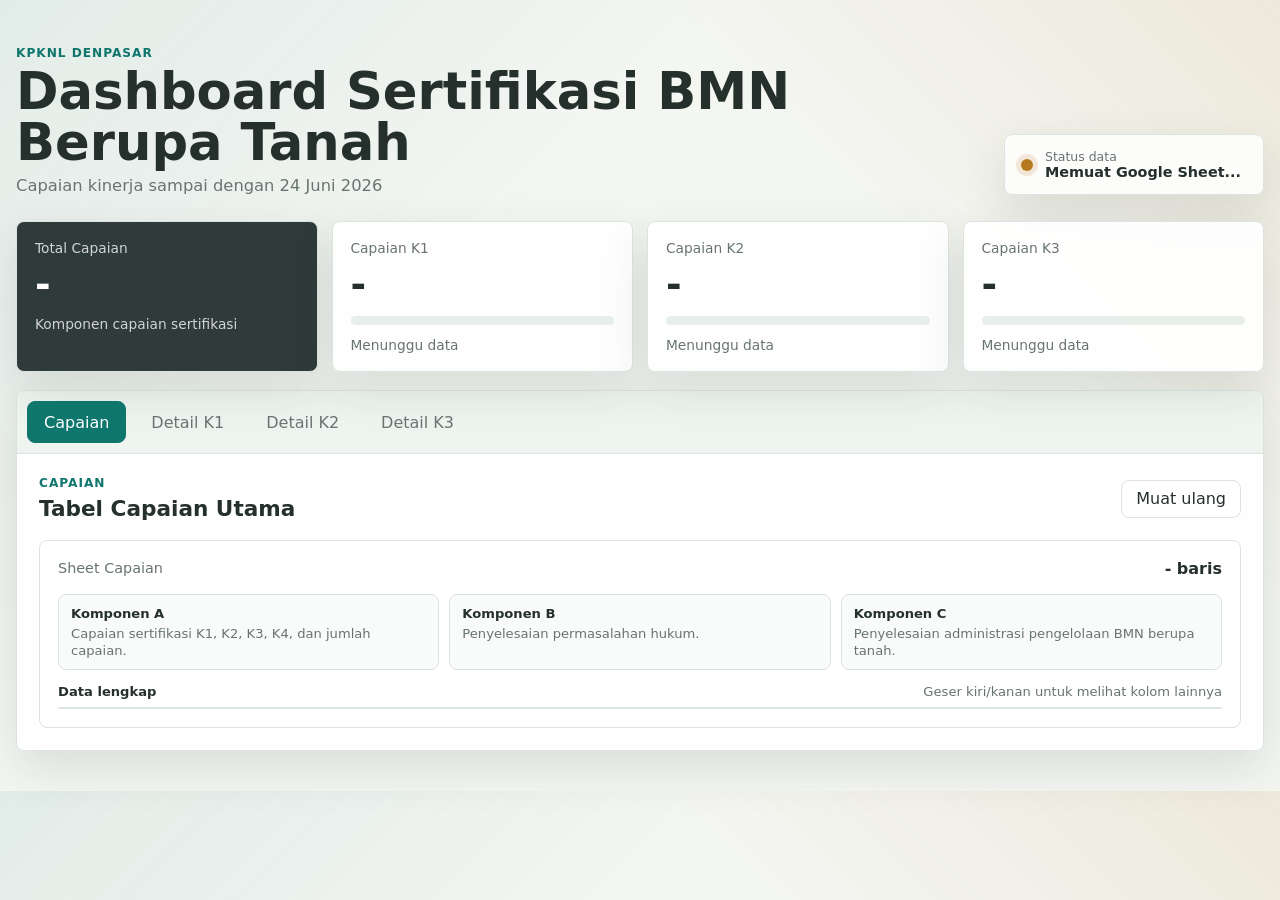
==== sertifikasi-2026/index.html @ 4b2b36ca "Deploy sertifikasi dashboard" ====
<!doctype html>
<html lang="id">
  <head>
    <meta charset="utf-8" />
    <meta name="viewport" content="width=device-width, initial-scale=1" />
    <meta http-equiv="Cache-Control" content="no-store" />
    <meta http-equiv="Pragma" content="no-cache" />
    <meta http-equiv="Expires" content="0" />
    <title>Dashboard Sertifikasi BMN KPKNL Denpasar</title>
    <link rel="stylesheet" href="styles.css?v=20260624-4" />
  </head>
  <body>
    <div class="app-shell">
      <header class="topbar">
        <div>
          <p class="eyebrow">KPKNL Denpasar</p>
          <h1>Dashboard Sertifikasi BMN Berupa Tanah</h1>
          <p class="subtitle">Capaian kinerja sampai dengan 24 Juni 2026</p>
        </div>
        <div class="sync-panel" aria-live="polite">
          <span class="sync-dot" id="syncDot"></span>
          <div>
            <span class="sync-label">Status data</span>
            <strong id="lastUpdated">Memuat Google Sheet...</strong>
          </div>
        </div>
      </header>

      <main>
        <section class="summary-grid" aria-label="Ringkasan target">
          <article class="kpi-card kpi-overview">
            <span class="kpi-label">Total Capaian</span>
            <strong id="totalTarget">-</strong>
            <span class="kpi-note">Komponen capaian sertifikasi</span>
          </article>
          <article class="kpi-card">
            <span class="kpi-label">Capaian K1</span>
            <strong id="kpiK1Total">-</strong>
            <div class="progress-track"><span id="kpiK1Bar"></span></div>
            <span class="kpi-note" id="kpiK1Note">Menunggu data</span>
          </article>
          <article class="kpi-card">
            <span class="kpi-label">Capaian K2</span>
            <strong id="kpiK2Total">-</strong>
            <div class="progress-track"><span id="kpiK2Bar"></span></div>
            <span class="kpi-note" id="kpiK2Note">Menunggu data</span>
          </article>
          <article class="kpi-card">
            <span class="kpi-label">Capaian K3</span>
            <strong id="kpiK3Total">-</strong>
            <div class="progress-track"><span id="kpiK3Bar"></span></div>
            <span class="kpi-note" id="kpiK3Note">Menunggu data</span>
          </article>
        </section>

        <section class="workspace">
          <nav class="tabs" aria-label="Menu dashboard">
            <button class="tab-button active" type="button" data-tab="overview">Capaian</button>
            <button class="tab-button" type="button" data-tab="k1">Detail K1</button>
            <button class="tab-button" type="button" data-tab="k2">Detail K2</button>
            <button class="tab-button" type="button" data-tab="k3">Detail K3</button>
          </nav>

          <section class="tab-panel active" id="panel-overview" aria-labelledby="Capaian">
            <div class="panel-heading">
              <div>
                <p class="section-kicker">Capaian</p>
                <h2>Tabel Capaian Utama</h2>
              </div>
              <button class="ghost-button" type="button" id="refreshButton">Muat ulang</button>
            </div>
            <div id="errorBox" class="error-box" hidden></div>
            <div class="overview-sheet-layout">
              <div class="overview-panel">
                <div class="chart-title">
                  <span>Sheet Capaian</span>
                  <strong id="overviewCount">- baris</strong>
                </div>
                <div class="component-legend" aria-label="Keterangan komponen capaian">
                  <span><strong>Komponen A</strong> Capaian sertifikasi K1, K2, K3, K4, dan jumlah capaian.</span>
                  <span><strong>Komponen B</strong> Penyelesaian permasalahan hukum.</span>
                  <span><strong>Komponen C</strong> Penyelesaian administrasi pengelolaan BMN berupa tanah.</span>
                </div>
                <div class="table-caption">
                  <span>Data lengkap</span>
                  <span>Geser kiri/kanan untuk melihat kolom lainnya</span>
                </div>
                <div class="table-wrap overview-scroll" tabindex="0" aria-label="Data lengkap sheet Capaian">
                  <table id="overviewTable"></table>
                </div>
              </div>
            </div>
          </section>

          <section class="tab-panel" id="panel-k1">
            <div class="panel-heading">
              <div>
                <p class="section-kicker">Target K1</p>
                <h2>Detail Bidang Tanah</h2>
              </div>
              <div class="table-tools">
                <input id="searchK1" type="search" placeholder="Cari data K1" aria-label="Cari data K1" />
                <span id="countK1" class="row-count">0 baris</span>
              </div>
            </div>
            <div class="table-wrap">
              <table id="tableK1"></table>
            </div>
          </section>

          <section class="tab-panel" id="panel-k2">
            <div class="panel-heading">
              <div>
                <p class="section-kicker">Target K2</p>
                <h2>Detail Bidang Tanah</h2>
              </div>
              <div class="table-tools">
                <input id="searchK2" type="search" placeholder="Cari data K2" aria-label="Cari data K2" />
                <span id="countK2" class="row-count">0 baris</span>
              </div>
            </div>
            <div class="table-wrap">
              <table id="tableK2"></table>
            </div>
          </section>

          <section class="tab-panel" id="panel-k3">
            <div class="panel-heading">
              <div>
                <p class="section-kicker">Target K3</p>
                <h2>Permasalahan dan Detail Bidang Tanah</h2>
              </div>
              <div class="table-tools">
                <input id="searchK3" type="search" placeholder="Cari data K3" aria-label="Cari data K3" />
                <span id="countK3" class="row-count">0 baris</span>
              </div>
            </div>
            <div class="k3-layout">
              <aside class="pivot-panel" aria-label="Filter permasalahan K3">
                <div class="pivot-head">
                  <div>
                    <span class="section-kicker">Pivot K3</span>
                    <h3>Permasalahan K3 2025</h3>
                  </div>
                  <button class="text-button" type="button" id="clearK3Filter">Semua</button>
                </div>
                <div id="k3PivotList" class="pivot-list"></div>
              </aside>
              <div class="table-wrap">
                <table id="tableK3"></table>
              </div>
            </div>
          </section>
        </section>
      </main>
    </div>

    <script src="app.js?v=20260624-4"></script>
  </body>
</html>
---- sertifikasi-2026/styles.css ----
:root {
  color-scheme: light;
  --bg: #f4f6f2;
  --surface: #ffffff;
  --surface-strong: #eef4ef;
  --ink: #25302d;
  --muted: #687470;
  --line: #dce4df;
  --teal: #0f766e;
  --green: #3a8f57;
  --amber: #b7791f;
  --rose: #b4444b;
  --charcoal: #2f3b3a;
  --shadow: 0 18px 48px rgba(37, 48, 45, 0.12);
}

* {
  box-sizing: border-box;
}

body {
  margin: 0;
  min-width: 320px;
  background:
    linear-gradient(135deg, rgba(15, 118, 110, 0.08), transparent 36%),
    linear-gradient(225deg, rgba(183, 121, 31, 0.11), transparent 30%),
    var(--bg);
  color: var(--ink);
  font-family: Inter, ui-sans-serif, system-ui, -apple-system, BlinkMacSystemFont, "Segoe UI", sans-serif;
  letter-spacing: 0;
}

button,
input {
  font: inherit;
}

.app-shell {
  width: min(1480px, calc(100vw - 32px));
  margin: 0 auto;
  padding: 24px 0 40px;
}

.topbar {
  display: flex;
  align-items: flex-end;
  justify-content: space-between;
  gap: 24px;
  padding: 22px 0 26px;
}

.eyebrow,
.section-kicker {
  display: block;
  margin: 0 0 6px;
  color: var(--teal);
  font-size: 0.76rem;
  font-weight: 800;
  letter-spacing: 0.08em;
  text-transform: uppercase;
}

h1,
h2,
h3,
p {
  margin-top: 0;
}

h1 {
  max-width: 780px;
  margin-bottom: 8px;
  font-size: clamp(2rem, 4vw, 4.2rem);
  line-height: 1;
  letter-spacing: 0;
}

h2 {
  margin-bottom: 0;
  font-size: 1.35rem;
  line-height: 1.2;
}

h3 {
  margin: 0;
  font-size: 1rem;
  line-height: 1.2;
}

.subtitle {
  margin: 0;
  color: var(--muted);
  font-size: 1.02rem;
}

.sync-panel {
  display: flex;
  align-items: center;
  gap: 12px;
  min-width: 260px;
  padding: 14px 16px;
  background: rgba(255, 255, 255, 0.82);
  border: 1px solid var(--line);
  border-radius: 8px;
  box-shadow: var(--shadow);
}

.sync-dot {
  width: 12px;
  height: 12px;
  flex: 0 0 auto;
  border-radius: 50%;
  background: var(--amber);
  box-shadow: 0 0 0 5px rgba(183, 121, 31, 0.16);
}

.sync-dot.ok {
  background: var(--green);
  box-shadow: 0 0 0 5px rgba(58, 143, 87, 0.16);
}

.sync-dot.error {
  background: var(--rose);
  box-shadow: 0 0 0 5px rgba(180, 68, 75, 0.14);
}

.sync-label {
  display: block;
  color: var(--muted);
  font-size: 0.78rem;
}

#lastUpdated {
  display: block;
  font-size: 0.9rem;
}

.summary-grid {
  display: grid;
  grid-template-columns: repeat(4, minmax(0, 1fr));
  gap: 14px;
  margin-bottom: 18px;
}

.kpi-card {
  min-height: 142px;
  padding: 18px;
  background: rgba(255, 255, 255, 0.92);
  border: 1px solid var(--line);
  border-radius: 8px;
  box-shadow: var(--shadow);
}

.kpi-overview {
  background: var(--charcoal);
  color: #fff;
}

.kpi-label,
.kpi-note {
  display: block;
  color: var(--muted);
  font-size: 0.86rem;
}

.kpi-overview .kpi-label,
.kpi-overview .kpi-note {
  color: rgba(255, 255, 255, 0.78);
}

.kpi-card strong {
  display: block;
  margin: 10px 0 12px;
  font-size: 2.35rem;
  line-height: 1;
}

.progress-track {
  width: 100%;
  height: 9px;
  margin: 10px 0 12px;
  overflow: hidden;
  background: #e8eee9;
  border-radius: 999px;
}

.progress-track span {
  display: block;
  width: 0%;
  height: 100%;
  background: linear-gradient(90deg, var(--teal), var(--green));
  border-radius: inherit;
  transition: width 250ms ease;
}

.workspace {
  overflow: hidden;
  background: rgba(255, 255, 255, 0.92);
  border: 1px solid var(--line);
  border-radius: 8px;
  box-shadow: var(--shadow);
}

.tabs {
  display: flex;
  gap: 8px;
  padding: 10px;
  background: var(--surface-strong);
  border-bottom: 1px solid var(--line);
}

.tab-button {
  min-height: 42px;
  padding: 0 16px;
  color: var(--muted);
  background: transparent;
  border: 1px solid transparent;
  border-radius: 8px;
  cursor: pointer;
}

.tab-button:hover {
  color: var(--ink);
  background: rgba(255, 255, 255, 0.72);
}

.tab-button.active {
  color: #fff;
  background: var(--teal);
  border-color: var(--teal);
}

.tab-panel {
  display: none;
  padding: 22px;
}

.tab-panel.active {
  display: block;
}

.panel-heading {
  display: flex;
  align-items: center;
  justify-content: space-between;
  gap: 18px;
  margin-bottom: 18px;
}

.ghost-button,
.text-button {
  min-height: 38px;
  border: 1px solid var(--line);
  border-radius: 8px;
  cursor: pointer;
}

.ghost-button {
  padding: 0 14px;
  color: var(--ink);
  background: #fff;
}

.text-button {
  padding: 0 10px;
  color: var(--teal);
  background: transparent;
  border-color: transparent;
  font-weight: 700;
}

.ghost-button:hover,
.text-button:hover {
  background: var(--surface-strong);
}

.overview-layout {
  display: grid;
  grid-template-columns: minmax(280px, 0.72fr) minmax(0, 1.28fr);
  gap: 18px;
}

.overview-sheet-layout {
  display: block;
}

.chart-panel,
.overview-panel,
.pivot-panel {
  min-width: 0;
  padding: 18px;
  background: #fff;
  border: 1px solid var(--line);
  border-radius: 8px;
}

.chart-title,
.pivot-head {
  display: flex;
  align-items: center;
  justify-content: space-between;
  gap: 16px;
  margin-bottom: 16px;
}

.chart-title span {
  color: var(--muted);
  font-size: 0.9rem;
}

.overview-readable {
  display: grid;
  gap: 14px;
  margin-bottom: 18px;
}

.overview-group {
  padding: 14px;
  background: #f9fbf9;
  border: 1px solid var(--line);
  border-radius: 8px;
}

.overview-group h3 {
  margin-bottom: 12px;
  color: var(--charcoal);
  font-size: 0.94rem;
}

.overview-metrics {
  display: grid;
  grid-template-columns: repeat(2, minmax(0, 1fr));
  gap: 10px;
}

.overview-metric {
  min-width: 0;
  padding: 10px 12px;
  background: #fff;
  border: 1px solid #e7ece8;
  border-radius: 8px;
}

.overview-metric span {
  display: block;
  min-height: 32px;
  color: var(--muted);
  font-size: 0.78rem;
  line-height: 1.25;
}

.overview-metric strong {
  display: block;
  margin-top: 6px;
  color: var(--ink);
  font-size: 1.1rem;
  line-height: 1.1;
  word-break: break-word;
}

.table-caption {
  display: flex;
  align-items: center;
  justify-content: space-between;
  gap: 12px;
  margin-bottom: 8px;
  color: var(--muted);
  font-size: 0.82rem;
}

.table-caption span:first-child {
  color: var(--ink);
  font-weight: 800;
}

.component-legend {
  display: grid;
  grid-template-columns: repeat(3, minmax(0, 1fr));
  gap: 10px;
  margin-bottom: 14px;
}

.component-legend span {
  min-width: 0;
  padding: 10px 12px;
  color: var(--muted);
  background: #f8fbf9;
  border: 1px solid var(--line);
  border-radius: 8px;
  font-size: 0.82rem;
  line-height: 1.3;
}

.component-legend strong {
  display: block;
  color: var(--ink);
  margin-bottom: 3px;
}

.bar-chart {
  display: grid;
  gap: 14px;
}

.bar-row {
  display: grid;
  grid-template-columns: 54px minmax(120px, 1fr) 80px;
  align-items: center;
  gap: 12px;
}

.bar-label {
  font-weight: 800;
}

.bar-track {
  height: 22px;
  overflow: hidden;
  background: #edf1ee;
  border-radius: 999px;
}

.bar-fill {
  width: 0%;
  height: 100%;
  background: var(--teal);
  border-radius: inherit;
}

.bar-row:nth-child(2) .bar-fill {
  background: var(--amber);
}

.bar-row:nth-child(3) .bar-fill {
  background: var(--rose);
}

.bar-value {
  color: var(--muted);
  font-size: 0.9rem;
  text-align: right;
}

.table-tools {
  display: flex;
  align-items: center;
  justify-content: flex-end;
  gap: 10px;
  flex-wrap: wrap;
}

input[type="search"] {
  width: min(320px, 48vw);
  min-height: 40px;
  padding: 0 12px;
  color: var(--ink);
  background: #fff;
  border: 1px solid var(--line);
  border-radius: 8px;
  outline: none;
}

input[type="search"]:focus {
  border-color: var(--teal);
  box-shadow: 0 0 0 4px rgba(15, 118, 110, 0.12);
}

.row-count {
  display: inline-flex;
  align-items: center;
  min-height: 36px;
  padding: 0 10px;
  color: var(--muted);
  background: var(--surface-strong);
  border-radius: 8px;
  font-size: 0.9rem;
  white-space: nowrap;
}

.table-wrap {
  width: 100%;
  overflow: auto;
  border: 1px solid var(--line);
  border-radius: 8px;
  background: #fff;
}

.table-wrap.compact {
  max-height: 430px;
}

.overview-scroll {
  max-height: min(72vh, 720px);
  overflow-x: auto;
  overflow-y: auto;
  scrollbar-gutter: stable;
}

table {
  width: 100%;
  border-collapse: separate;
  border-spacing: 0;
  font-size: 0.9rem;
}

.overview-data-table {
  min-width: 7200px;
  table-layout: fixed;
}

.capaian-table {
  min-width: 2320px;
  table-layout: fixed;
}

.capaian-table col.capaian-col-a {
  width: 128px;
}

.capaian-table col.capaian-col-a-wide {
  width: 158px;
}

.capaian-table col.capaian-col-a-percent {
  width: 136px;
}

.capaian-table col.capaian-col-b,
.capaian-table col.capaian-col-c {
  width: 172px;
}

.capaian-table col.capaian-col-b-percent,
.capaian-table col.capaian-col-c-percent,
.capaian-table col.capaian-col-final-percent {
  width: 154px;
}

.capaian-table col.capaian-col-final {
  width: 150px;
}

.capaian-table col.capaian-col-default {
  width: 132px;
}

.capaian-table th,
.capaian-table td {
  padding: 12px 10px;
  font-size: 0.82rem;
  line-height: 1.25;
  text-align: right;
  white-space: normal;
}

.capaian-table th {
  min-height: 58px;
  font-size: 0.72rem;
  text-align: center;
  text-transform: none;
}

.capaian-table .capaian-group-row th {
  padding: 9px 8px;
  color: #fff;
  background: var(--teal);
  border-right: 1px solid rgba(255, 255, 255, 0.3);
  font-size: 0.74rem;
  font-weight: 800;
}

.capaian-table td {
  font-weight: 700;
}

.overview-sheet-table th,
.overview-sheet-table td {
  width: 118px;
  max-width: 160px;
  padding: 9px 8px;
  font-size: 0.78rem;
  line-height: 1.25;
  white-space: normal;
}

.overview-sheet-table thead th {
  min-width: 118px;
  text-align: center;
}

.overview-sheet-table thead th:first-child,
.overview-sheet-table tbody th {
  position: sticky;
  left: 0;
  z-index: 4;
  width: 54px;
  min-width: 54px;
  max-width: 54px;
  text-align: center;
  background: var(--charcoal);
  color: #fff;
  box-shadow: 1px 0 0 var(--line);
}

.overview-sheet-table .overview-header-row th,
.overview-sheet-table .overview-header-row td {
  background: #edf4ef;
  color: var(--ink);
  font-weight: 800;
}

.overview-sheet-table .overview-formula-row th,
.overview-sheet-table .overview-formula-row td {
  background: #fff8e8;
  color: #6d541c;
  font-size: 0.74rem;
}

.overview-sheet-table .overview-data-row th,
.overview-sheet-table .overview-data-row td {
  background: #f8fbff;
  font-weight: 700;
}

th,
td {
  max-width: 360px;
  padding: 11px 12px;
  border-bottom: 1px solid var(--line);
  text-align: left;
  vertical-align: top;
  word-break: break-word;
}

.overview-data-table th,
.overview-data-table td {
  width: 138px;
  max-width: 180px;
  padding: 10px;
  font-size: 0.82rem;
  line-height: 1.25;
}

.overview-data-table th:nth-child(1),
.overview-data-table td:nth-child(1) {
  position: sticky;
  left: 0;
  z-index: 2;
  width: 86px;
  background: #fff;
  box-shadow: 1px 0 0 var(--line);
}

.overview-data-table th:nth-child(1) {
  z-index: 3;
  background: var(--charcoal);
}

th {
  position: sticky;
  top: 0;
  z-index: 1;
  color: #fff;
  background: var(--charcoal);
  font-size: 0.8rem;
  font-weight: 800;
  text-transform: uppercase;
}

#tableK1,
#tableK2,
#tableK3 {
  min-width: 1320px;
}

#tableK1 th,
#tableK2 th,
#tableK3 th {
  min-width: 118px;
  max-width: 180px;
  padding: 9px 8px;
  font-size: 0.66rem;
  line-height: 1.2;
  letter-spacing: 0;
  text-transform: none;
}

#tableK1 td,
#tableK2 td,
#tableK3 td {
  max-width: 220px;
  padding: 9px 10px;
  font-size: 0.84rem;
  line-height: 1.3;
}

tbody tr:hover td {
  background: #f8faf8;
}

tbody tr:last-child td {
  border-bottom: 0;
}

.empty-cell {
  padding: 24px;
  color: var(--muted);
  text-align: center;
}

.k3-layout {
  display: grid;
  grid-template-columns: 340px minmax(0, 1fr);
  gap: 18px;
}

.pivot-panel {
  align-self: start;
}

.pivot-list {
  display: grid;
  gap: 8px;
  max-height: 580px;
  overflow: auto;
}

.pivot-item {
  display: grid;
  grid-template-columns: minmax(0, 1fr) auto;
  align-items: center;
  gap: 12px;
  width: 100%;
  min-height: 44px;
  padding: 10px 12px;
  color: var(--ink);
  background: #fff;
  border: 1px solid var(--line);
  border-radius: 8px;
  cursor: pointer;
  text-align: left;
}

.pivot-item:hover,
.pivot-item.active {
  background: var(--surface-strong);
  border-color: rgba(15, 118, 110, 0.42);
}

.pivot-name {
  overflow: hidden;
  text-overflow: ellipsis;
  white-space: nowrap;
}

.pivot-count {
  min-width: 36px;
  padding: 4px 8px;
  color: #fff;
  background: var(--teal);
  border-radius: 999px;
  font-size: 0.78rem;
  font-weight: 800;
  text-align: center;
}

.error-box {
  margin-bottom: 18px;
  padding: 14px 16px;
  color: #7a252b;
  background: #fff0f1;
  border: 1px solid #f3c4c8;
  border-radius: 8px;
}

@media (max-width: 980px) {
  .topbar,
  .panel-heading {
    align-items: flex-start;
    flex-direction: column;
  }

  .sync-panel,
  .table-tools,
  input[type="search"] {
    width: 100%;
  }

  .summary-grid,
  .overview-layout,
  .k3-layout {
    grid-template-columns: 1fr;
  }

  .component-legend {
    grid-template-columns: 1fr;
  }

  .overview-metrics {
    grid-template-columns: 1fr;
  }

  .tabs {
    overflow-x: auto;
  }

  .tab-button {
    flex: 0 0 auto;
  }
}

@media (max-width: 640px) {
  .app-shell {
    width: min(100vw - 20px, 1480px);
    padding-top: 10px;
  }

  h1 {
    font-size: 2rem;
  }

  .tab-panel {
    padding: 14px;
  }

  .kpi-card {
    min-height: 120px;
  }

  .kpi-card strong {
    font-size: 2rem;
  }

  .bar-row {
    grid-template-columns: 46px minmax(90px, 1fr) 64px;
  }
}
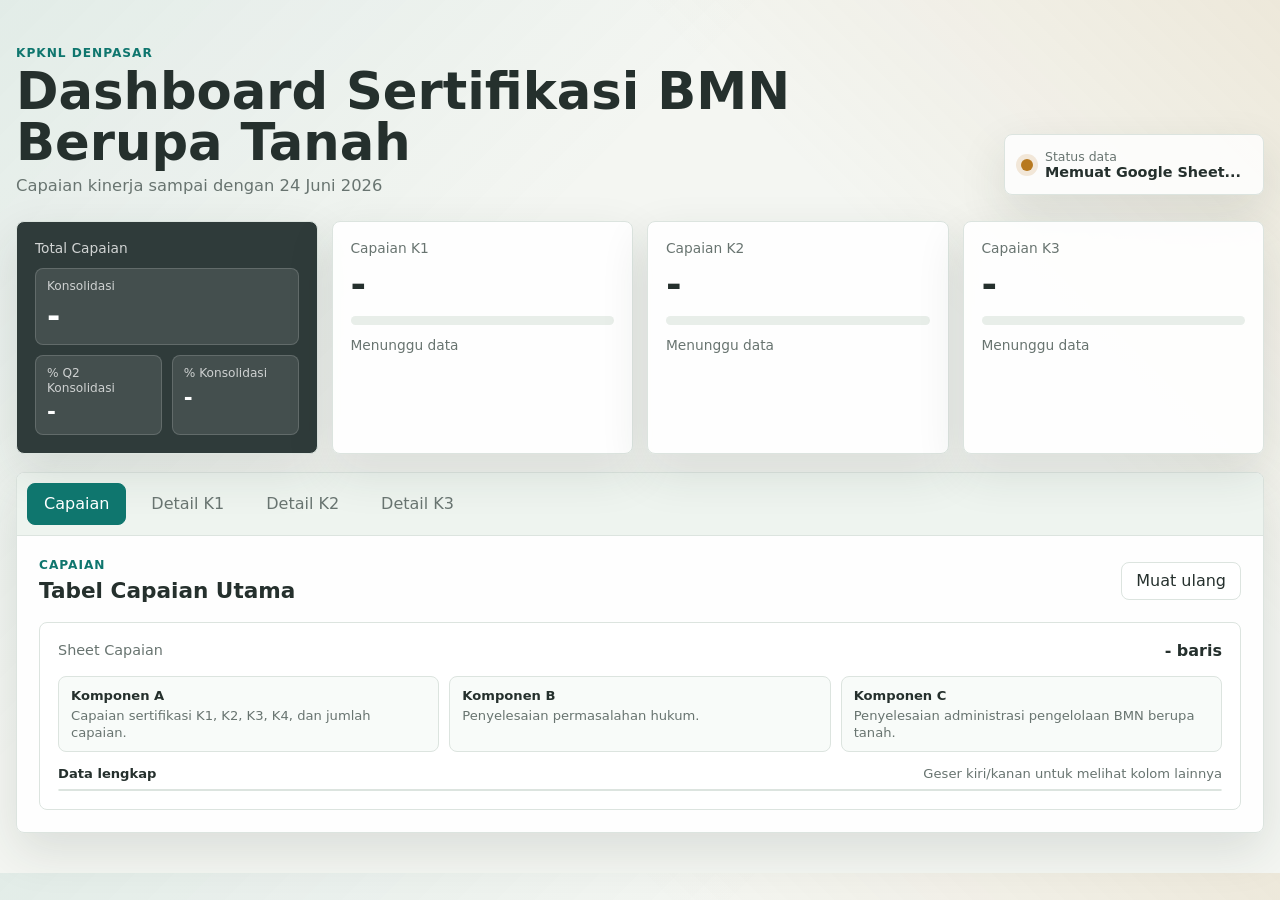
==== commit e93514a4: "Update consolidation summary card" ====
--- a/sertifikasi-2026/index.html
+++ b/sertifikasi-2026/index.html
@@ -7,7 +7,7 @@
     <meta http-equiv="Pragma" content="no-cache" />
     <meta http-equiv="Expires" content="0" />
     <title>Dashboard Sertifikasi BMN KPKNL Denpasar</title>
-    <link rel="stylesheet" href="styles.css?v=20260624-4" />
+    <link rel="stylesheet" href="styles.css?v=20260624-5" />
   </head>
   <body>
     <div class="app-shell">
@@ -30,8 +30,20 @@
         <section class="summary-grid" aria-label="Ringkasan target">
           <article class="kpi-card kpi-overview">
             <span class="kpi-label">Total Capaian</span>
-            <strong id="totalTarget">-</strong>
-            <span class="kpi-note">Komponen capaian sertifikasi</span>
+            <div class="kpi-consolidation" aria-label="Ringkasan konsolidasi">
+              <div class="kpi-consolidation-main">
+                <span>Konsolidasi</span>
+                <strong id="totalTarget">-</strong>
+              </div>
+              <div>
+                <span>% Q2 Konsolidasi</span>
+                <strong id="totalQ2Consolidation">-</strong>
+              </div>
+              <div>
+                <span>% Konsolidasi</span>
+                <strong id="totalConsolidationPct">-</strong>
+              </div>
+            </div>
           </article>
           <article class="kpi-card">
             <span class="kpi-label">Capaian K1</span>
@@ -155,6 +167,6 @@
       </main>
     </div>
 
-    <script src="app.js?v=20260624-4"></script>
+    <script src="app.js?v=20260624-5"></script>
   </body>
 </html>
--- a/sertifikasi-2026/styles.css
+++ b/sertifikasi-2026/styles.css
@@ -168,11 +168,61 @@
   color: rgba(255, 255, 255, 0.78);
 }
 
+.kpi-consolidation {
+  display: grid;
+  grid-template-columns: 1fr 1fr;
+  gap: 10px;
+  margin-top: 12px;
+}
+
+.kpi-consolidation > div {
+  min-width: 0;
+  padding: 10px 11px;
+  background: rgba(255, 255, 255, 0.1);
+  border: 1px solid rgba(255, 255, 255, 0.16);
+  border-radius: 8px;
+}
+
+.kpi-consolidation-main {
+  grid-column: 1 / -1;
+}
+
+.kpi-consolidation span {
+  display: block;
+  margin-bottom: 5px;
+  color: rgba(255, 255, 255, 0.74);
+  font-size: 0.76rem;
+  line-height: 1.2;
+}
+
+.kpi-consolidation strong {
+  display: block;
+  margin: 0;
+  color: #fff;
+  font-size: 1.34rem;
+  line-height: 1.1;
+  word-break: break-word;
+}
+
+.kpi-consolidation-main strong {
+  font-size: 2rem;
+}
+
 .kpi-card strong {
   display: block;
   margin: 10px 0 12px;
   font-size: 2.35rem;
   line-height: 1;
+}
+
+.kpi-consolidation strong {
+  margin: 0;
+  font-size: 1.34rem;
+  line-height: 1.1;
+}
+
+.kpi-consolidation-main strong {
+  font-size: 2rem;
 }
 
 .progress-track {
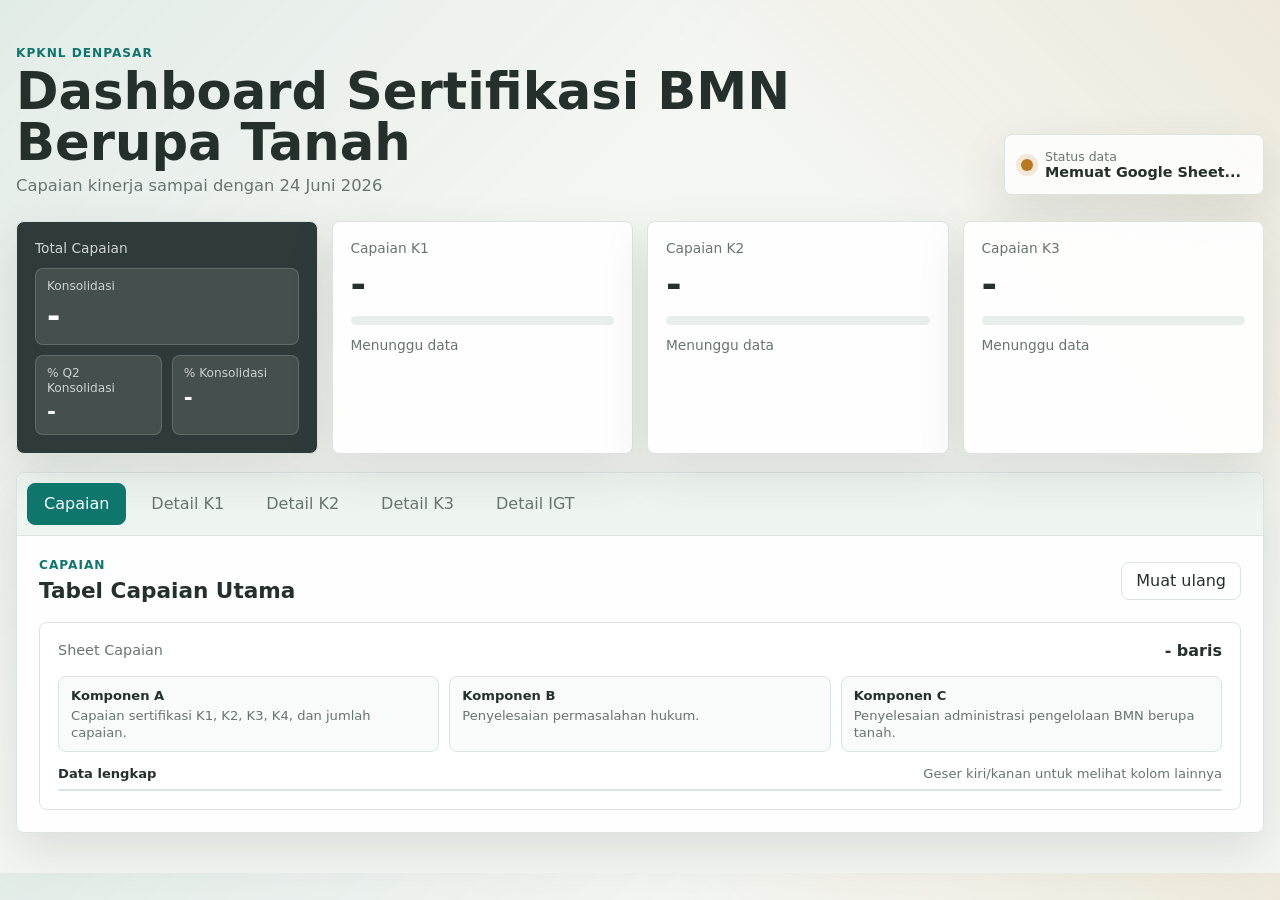
==== commit d89aeffe: "Add IGT sheet tab with detail table" ====
--- a/sertifikasi-2026/index.html
+++ b/sertifikasi-2026/index.html
@@ -71,6 +71,7 @@
             <button class="tab-button" type="button" data-tab="k1">Detail K1</button>
             <button class="tab-button" type="button" data-tab="k2">Detail K2</button>
             <button class="tab-button" type="button" data-tab="k3">Detail K3</button>
+            <button class="tab-button" type="button" data-tab="igt">Detail IGT</button>
           </nav>
 
           <section class="tab-panel active" id="panel-overview" aria-labelledby="Capaian">
@@ -163,6 +164,22 @@
               </div>
             </div>
           </section>
+
+          <section class="tab-panel" id="panel-igt">
+            <div class="panel-heading">
+              <div>
+                <p class="section-kicker">Target IGT</p>
+                <h2>Detail Bidang Tanah</h2>
+              </div>
+              <div class="table-tools">
+                <input id="searchIGT" type="search" placeholder="Cari data IGT" aria-label="Cari data IGT" />
+                <span id="countIGT" class="row-count">0 baris</span>
+              </div>
+            </div>
+            <div class="table-wrap">
+              <table id="tableIGT"></table>
+            </div>
+          </section>
         </section>
       </main>
     </div>
--- a/sertifikasi-2026/styles.css
+++ b/sertifikasi-2026/styles.css
@@ -719,13 +719,15 @@
 
 #tableK1,
 #tableK2,
-#tableK3 {
+#tableK3,
+#tableIGT {
   min-width: 1320px;
 }
 
 #tableK1 th,
 #tableK2 th,
-#tableK3 th {
+#tableK3 th,
+#tableIGT th {
   min-width: 118px;
   max-width: 180px;
   padding: 9px 8px;
@@ -735,9 +737,174 @@
   text-transform: none;
 }
 
+#tableK3 th {
+  min-width: 154px;
+}
+
+.column-title {
+  display: block;
+  min-height: 2.4em;
+}
+
+.column-filter {
+  display: block;
+  width: 100%;
+  min-height: 30px;
+  margin-top: 7px;
+  padding: 0 24px 0 8px;
+  color: var(--ink);
+  background: #fff;
+  border: 1px solid rgba(255, 255, 255, 0.46);
+  border-radius: 6px;
+  font-size: 0.76rem;
+  line-height: 1.2;
+}
+
+.column-filter:focus {
+  border-color: #fff;
+  box-shadow: 0 0 0 3px rgba(255, 255, 255, 0.24);
+  outline: none;
+}
+
+.column-filter-button {
+  display: flex;
+  align-items: center;
+  justify-content: space-between;
+  width: 100%;
+  min-height: 30px;
+  margin-top: 7px;
+  padding: 0 8px;
+  color: var(--ink);
+  background: #fff;
+  border: 1px solid rgba(255, 255, 255, 0.46);
+  border-radius: 6px;
+  cursor: pointer;
+  font-size: 0.76rem;
+  line-height: 1.2;
+  text-align: left;
+}
+
+.column-filter-button::after {
+  content: "";
+  width: 0;
+  height: 0;
+  margin-left: 8px;
+  border-left: 4px solid transparent;
+  border-right: 4px solid transparent;
+  border-top: 5px solid var(--muted);
+}
+
+.column-filter-button:hover,
+.column-filter-button.active,
+.column-filter-button[aria-expanded="true"] {
+  border-color: var(--teal);
+  box-shadow: 0 0 0 3px rgba(15, 118, 110, 0.12);
+}
+
+.column-filter-menu {
+  position: fixed;
+  z-index: 50;
+  display: grid;
+  gap: 10px;
+  overflow: auto;
+  padding: 12px;
+  color: var(--ink);
+  background: #fff;
+  border: 1px solid var(--line);
+  border-radius: 8px;
+  box-shadow: 0 20px 48px rgba(37, 48, 45, 0.22);
+}
+
+.column-filter-menu[hidden] {
+  display: none;
+}
+
+.filter-menu-head {
+  display: flex;
+  align-items: center;
+  justify-content: space-between;
+  gap: 12px;
+}
+
+.filter-menu-head strong {
+  min-width: 0;
+  overflow: hidden;
+  font-size: 0.88rem;
+  text-overflow: ellipsis;
+  white-space: nowrap;
+}
+
+.filter-close,
+.filter-menu-actions button {
+  min-height: 30px;
+  padding: 0 9px;
+  color: var(--teal);
+  background: var(--surface-strong);
+  border: 1px solid var(--line);
+  border-radius: 6px;
+  cursor: pointer;
+  font-size: 0.78rem;
+  font-weight: 700;
+}
+
+input.filter-search {
+  width: 100%;
+  min-height: 34px;
+  padding: 0 10px;
+  font-size: 0.84rem;
+}
+
+.filter-menu-actions {
+  display: flex;
+  gap: 8px;
+}
+
+.filter-option-list {
+  display: grid;
+  gap: 2px;
+  max-height: 270px;
+  overflow: auto;
+  padding-right: 2px;
+}
+
+.filter-option {
+  display: grid;
+  grid-template-columns: 18px minmax(0, 1fr);
+  align-items: start;
+  gap: 8px;
+  padding: 7px 6px;
+  border-radius: 6px;
+  cursor: pointer;
+  font-size: 0.82rem;
+  line-height: 1.25;
+}
+
+.filter-option:hover {
+  background: var(--surface-strong);
+}
+
+.filter-option input {
+  width: 15px;
+  height: 15px;
+  margin: 1px 0 0;
+  accent-color: var(--teal);
+}
+
+.filter-option span {
+  min-width: 0;
+  word-break: break-word;
+}
+
+.filter-empty {
+  padding: 14px 6px;
+  color: var(--muted);
+  font-size: 0.84rem;
+}
+
 #tableK1 td,
 #tableK2 td,
-#tableK3 td {
+#tableK3 td,
+#tableIGT td {
   max-width: 220px;
   padding: 9px 10px;
   font-size: 0.84rem;
@@ -778,7 +945,7 @@
 .pivot-item {
   display: grid;
   grid-template-columns: minmax(0, 1fr) auto;
-  align-items: center;
+  align-items: start;
   gap: 12px;
   width: 100%;
   min-height: 44px;
@@ -798,9 +965,10 @@
 }
 
 .pivot-name {
-  overflow: hidden;
-  text-overflow: ellipsis;
-  white-space: nowrap;
+  min-width: 0;
+  line-height: 1.35;
+  overflow-wrap: anywhere;
+  white-space: normal;
 }
 
 .pivot-count {
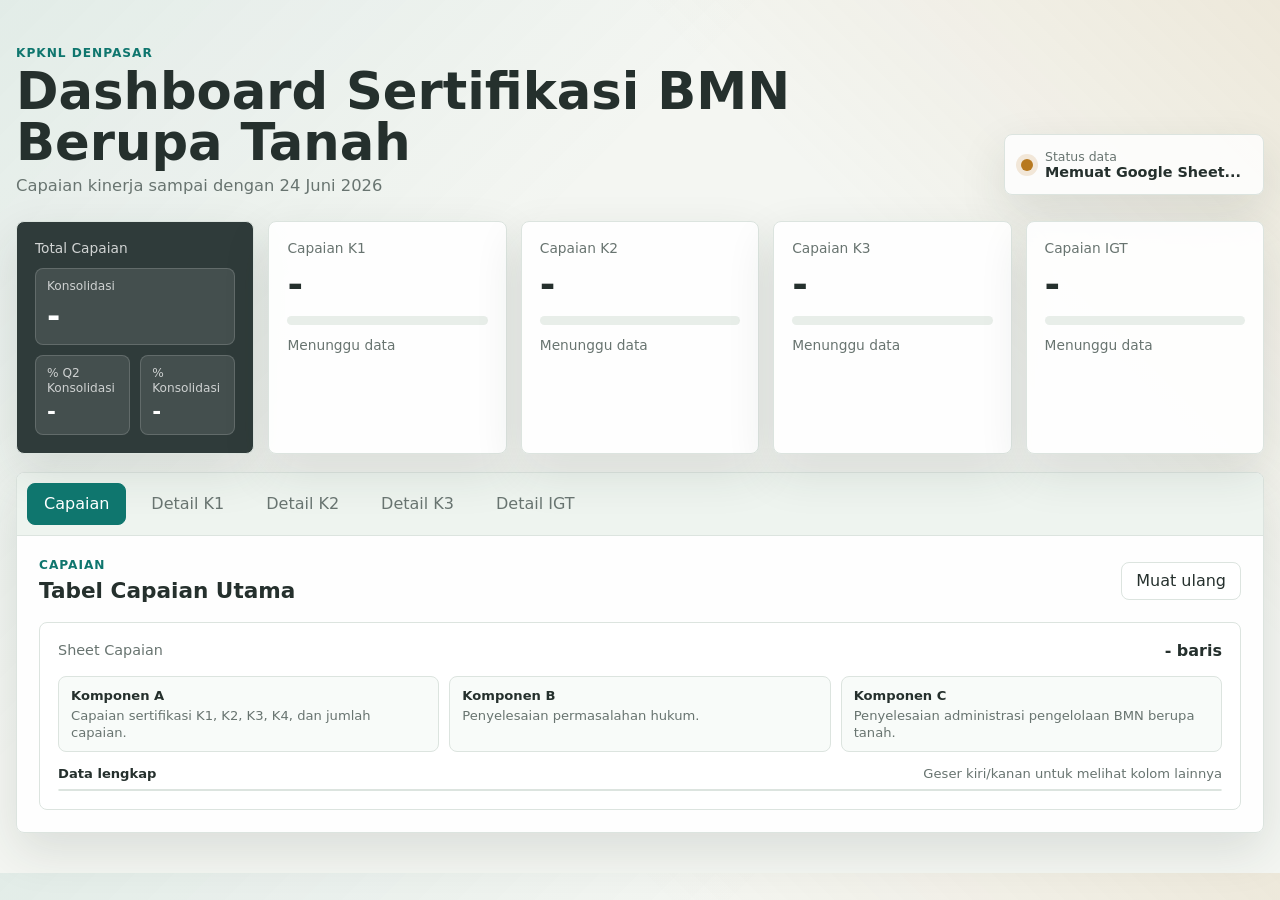
==== commit a775acc3: "Add IGT KPI card and improve text readability with pre-line" ====
--- a/sertifikasi-2026/index.html
+++ b/sertifikasi-2026/index.html
@@ -62,6 +62,12 @@
             <strong id="kpiK3Total">-</strong>
             <div class="progress-track"><span id="kpiK3Bar"></span></div>
             <span class="kpi-note" id="kpiK3Note">Menunggu data</span>
+          </article>
+          <article class="kpi-card">
+            <span class="kpi-label">Capaian IGT</span>
+            <strong id="kpiIgtTotal">-</strong>
+            <div class="progress-track"><span id="kpiIgtBar"></span></div>
+            <span class="kpi-note" id="kpiIgtNote">Menunggu data</span>
           </article>
         </section>
 
--- a/sertifikasi-2026/styles.css
+++ b/sertifikasi-2026/styles.css
@@ -137,7 +137,7 @@
 
 .summary-grid {
   display: grid;
-  grid-template-columns: repeat(4, minmax(0, 1fr));
+  grid-template-columns: repeat(5, minmax(0, 1fr));
   gap: 14px;
   margin-bottom: 18px;
 }
@@ -911,6 +911,10 @@
   line-height: 1.3;
 }
 
+#tableIGT td {
+  white-space: pre-line;
+}
+
 tbody tr:hover td {
   background: #f8faf8;
 }
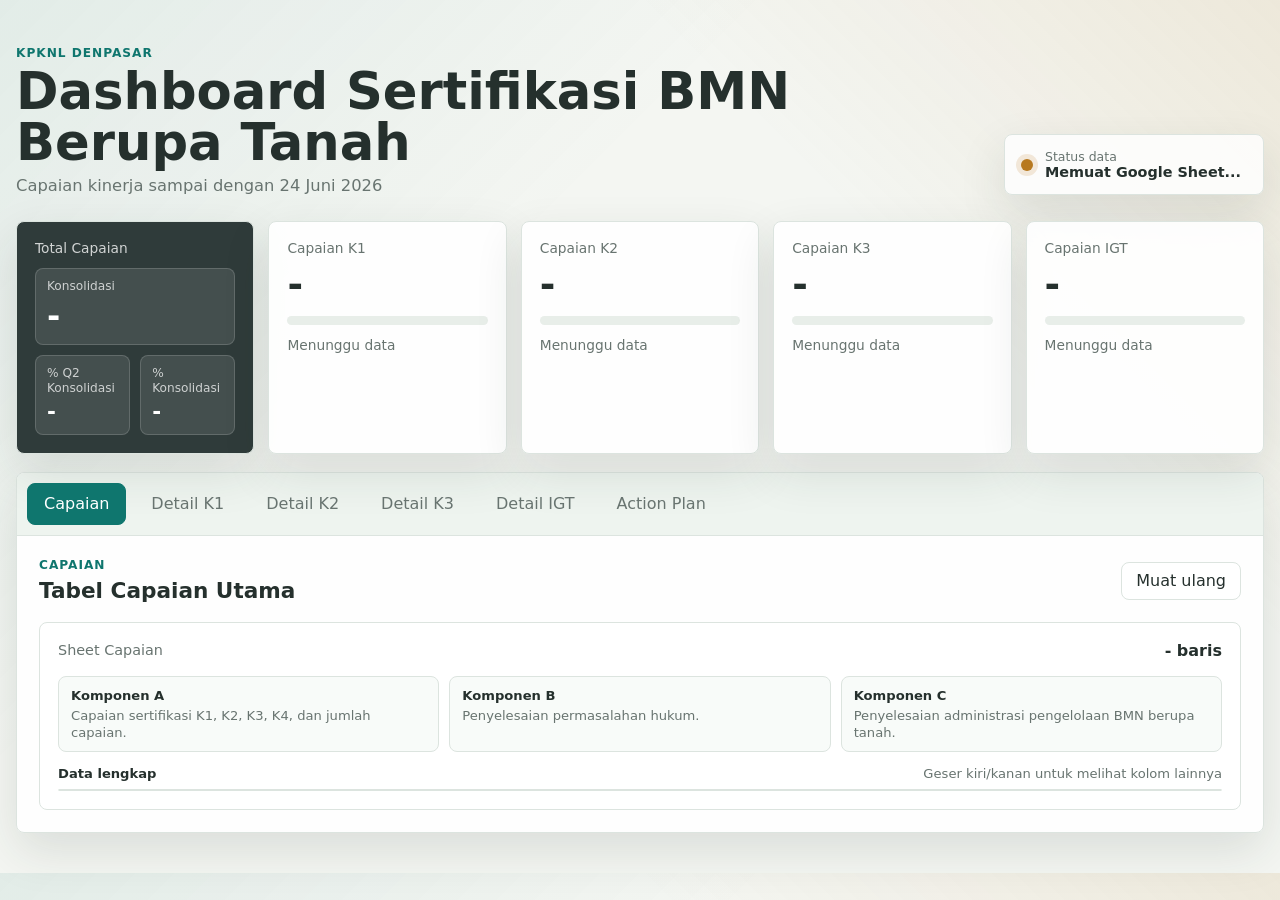
==== commit d7aad254: "Add ActionPlan sheet tab with readable table layout" ====
--- a/sertifikasi-2026/index.html
+++ b/sertifikasi-2026/index.html
@@ -78,6 +78,7 @@
             <button class="tab-button" type="button" data-tab="k2">Detail K2</button>
             <button class="tab-button" type="button" data-tab="k3">Detail K3</button>
             <button class="tab-button" type="button" data-tab="igt">Detail IGT</button>
+            <button class="tab-button" type="button" data-tab="actionplan">Action Plan</button>
           </nav>
 
           <section class="tab-panel active" id="panel-overview" aria-labelledby="Capaian">
@@ -186,6 +187,22 @@
               <table id="tableIGT"></table>
             </div>
           </section>
+
+          <section class="tab-panel" id="panel-actionplan">
+            <div class="panel-heading">
+              <div>
+                <p class="section-kicker">Target Action Plan</p>
+                <h2>Rencana Tindak Lanjut</h2>
+              </div>
+              <div class="table-tools">
+                <input id="searchActionPlan" type="search" placeholder="Cari data Action Plan" aria-label="Cari data Action Plan" />
+                <span id="countActionPlan" class="row-count">0 baris</span>
+              </div>
+            </div>
+            <div class="table-wrap">
+              <table id="tableActionPlan"></table>
+            </div>
+          </section>
         </section>
       </main>
     </div>
--- a/sertifikasi-2026/styles.css
+++ b/sertifikasi-2026/styles.css
@@ -720,14 +720,16 @@
 #tableK1,
 #tableK2,
 #tableK3,
-#tableIGT {
+#tableIGT,
+#tableActionPlan {
   min-width: 1320px;
 }
 
 #tableK1 th,
 #tableK2 th,
 #tableK3 th,
-#tableIGT th {
+#tableIGT th,
+#tableActionPlan th {
   min-width: 118px;
   max-width: 180px;
   padding: 9px 8px;
@@ -904,14 +906,16 @@
 #tableK1 td,
 #tableK2 td,
 #tableK3 td,
-#tableIGT td {
+#tableIGT td,
+#tableActionPlan td {
   max-width: 220px;
   padding: 9px 10px;
   font-size: 0.84rem;
   line-height: 1.3;
 }
 
-#tableIGT td {
+#tableIGT td,
+#tableActionPlan td {
   white-space: pre-line;
 }
 
